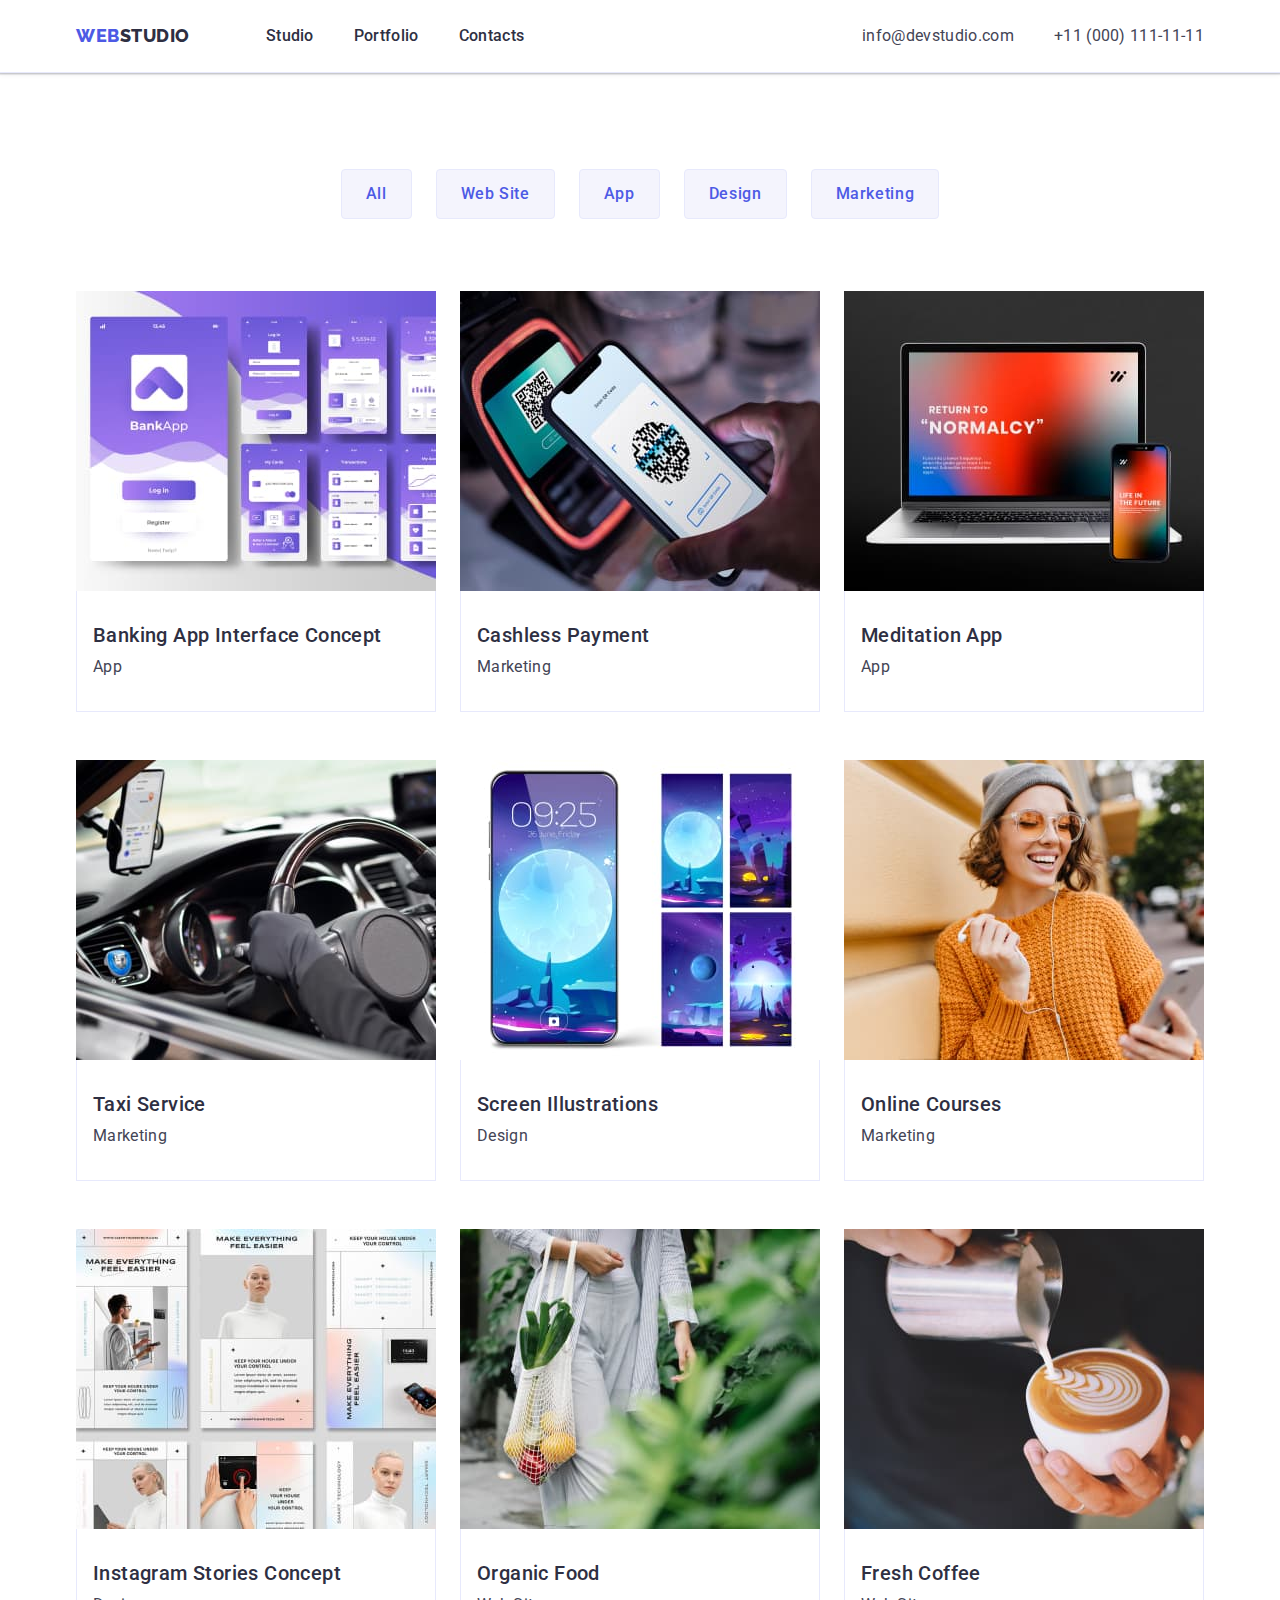
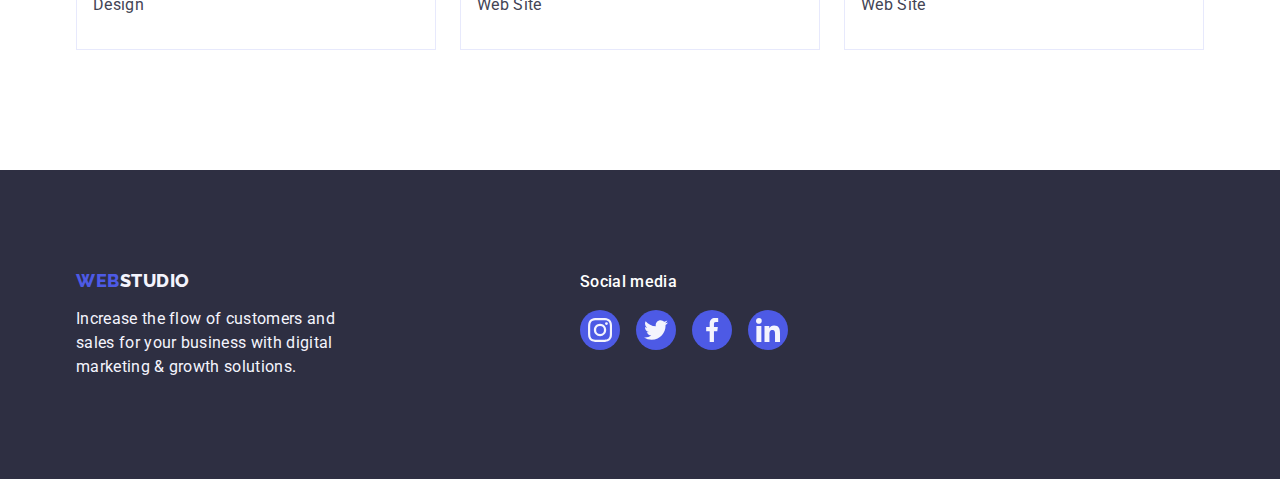
==== portfolio.html @ c106afd4 "changed decoration" ====
<!DOCTYPE html>
<html lang="en">
  <head>
    <meta charset="UTF-8" />
    <meta http-equiv="X-UA-Compatible" content="IE=edge" />
    <meta name="viewport" content="width=device-width, initial-scale=1.0" />
    <link rel="preconnect" href="https://fonts.googleapis.com" />
    <link rel="preconnect" href="https://fonts.gstatic.com" crossorigin />
    <link
      href="https://fonts.googleapis.com/css2?family=Raleway:wght@800&family=Roboto:wght@400;500;700;900&display=swap"
      rel="stylesheet"
    />
    <!-- Normalize -->
    <link
      rel="stylesheet"
      href="https://cdn.jsdelivr.net/npm/modern-normalize@2.0.0/modern-normalize.min.css"
    />
    <link rel="stylesheet" href="./css/style.css" />
    <title>Portfolio-Web Studio</title>
  </head>

  <body>
    <header class="header-style">
      <div class="container header-container">
        <nav class="header-nav">
          <a class="link logo-web" href="./index.html">
            Web<span class="logo-studio-dark">Studio</span>
          </a>
          <ul class="list header-list">
            <li><a class="link nav-links" href="./index.html">Studio</a></li>
            <li>
              <a class="link nav-links" href="./portfolio.html">Portfolio</a>
            </li>
            <li><a class="link nav-links" href="">Contacts</a></li>
          </ul>
        </nav>
        <address class="adress">
          <ul class="list contact-list">
            <li>
              <a class="link header-contacts" href="mailto:info@devstudio.com"
                >info@devstudio.com</a
              >
            </li>
            <li>
              <a class="link header-contacts" href="tel:+110001111111"
                >+11 (000) 111-11-11</a
              >
            </li>
          </ul>
        </address>
      </div>
    </header>

    <main>
      <section class="section-projects-style">
        <div class="container">
          <h1 class="visually-hidden">Projects</h1>
          <!-- buttons-portfolio page -->

          <ul class="list btn-portfolio-list">
            <li>
              <button class="section-buttons" type="button">All</button>
            </li>
            <li>
              <button class="section-buttons" type="button">Web Site</button>
            </li>
            <li>
              <button class="section-buttons" type="button">App</button>
            </li>
            <li>
              <button class="section-buttons" type="button">Design</button>
            </li>
            <li>
              <button class="section-buttons" type="button">Marketing</button>
            </li>
          </ul>

          <!-- Projects-portfolio page -->
          <ul class="list projects-list">
            <li class="projects-cards">
              <a class="link"
                ><img
                  src="./images/images_portfolio_page/img-1-bank-app.jpg"
                  alt="Banking App Interface"
                  width="360"
                  height="300"
                />
                <div class="projects-name-container">
                  <h2 class="card-titles">Banking App Interface Concept</h2>
                  <p class="card-description">App</p>
                </div></a
              >
            </li>
            <li class="projects-cards">
              <a class="link" href=""
                ><img
                  src="./images/images_portfolio_page/img-2-scan.jpg"
                  alt="Cashless Payment"
                  width="360"
                  height="300"
                />
                <div class="projects-name-container">
                  <h2 class="card-titles">Cashless Payment</h2>
                  <p class="card-description">Marketing</p>
                </div></a
              >
            </li>
            <li class="projects-cards">
              <a class="link" href=""
                ><img
                  src="./images/images_portfolio_page/img-3-return.jpg"
                  alt="Phone and laptop"
                  width="360"
                  height="300"
                />
                <div class="projects-name-container">
                  <h2 class="card-titles">Meditation App</h2>
                  <p class="card-description">App</p>
                </div></a
              >
            </li>
            <li class="projects-cards">
              <a class="link" href=""
                ><img
                  src="./images/images_portfolio_page/img-4-car.jpg"
                  alt="Taxi"
                  width="360"
                  height="300"
                />
                <div class="projects-name-container">
                  <h2 class="card-titles">Taxi Service</h2>
                  <p class="card-description">Marketing</p>
                </div></a
              >
            </li>
            <li class="projects-cards">
              <a class="link" href=""
                ><img
                  src="./images/images_portfolio_page/img-5-phone.jpg"
                  alt="Screens"
                  width="360"
                  height="300"
                />
                <div class="projects-name-container">
                  <h2 class="card-titles">Screen Illustrations</h2>
                  <p class="card-description">Design</p>
                </div></a
              >
            </li>
            <li class="projects-cards">
              <a class="link" href=""
                ><img
                  src="./images/images_portfolio_page/img-6-girl.jpg"
                  alt="Girl with phone"
                  width="360"
                  height="300"
                />
                <div class="projects-name-container">
                  <h2 class="card-titles">Online Courses</h2>
                  <p class="card-description">Marketing</p>
                </div></a
              >
            </li>
            <li class="projects-cards">
              <a class="link" href=""
                ><img
                  src="./images/images_portfolio_page/img-7-storie.jpg"
                  alt="Instagram Stories"
                  width="360"
                  height="300"
                />
                <div class="projects-name-container">
                  <h2 class="card-titles">Instagram Stories Concept</h2>
                  <p class="card-description">Design</p>
                </div></a
              >
            </li>
            <li class="projects-cards">
              <a class="link" href=""
                ><img
                  src="./images/images_portfolio_page/img-8-food.jpg"
                  alt="Women with fruits"
                  width="360"
                  height="300"
                />
                <div class="projects-name-container">
                  <h2 class="card-titles">Organic Food</h2>
                  <p class="card-description">Web Site</p>
                </div></a
              >
            </li>
            <li class="projects-cards">
              <a class="link" href=""
                ><img
                  src="./images/images_portfolio_page/img-9-coffee.jpg"
                  alt="Coffee in cup"
                  width="360"
                  height="300"
                />
                <div class="projects-name-container">
                  <h2 class="card-titles">Fresh Coffee</h2>
                  <p class="card-description">Web Site</p>
                </div></a
              >
            </li>
          </ul>
        </div>
      </section>
    </main>

    <!--footer-->
    <footer class="footer-style">
      <div class="container footer-container">
        <div class="footer-text-container">
          <a class="link logo-web" href="./index.html"
            >Web<span class="logo-studio-light">Studio</span></a
          >
          <p class="footer-text">
            Increase the flow of customers and sales for your business with
            digital marketing & growth solutions.
          </p>
        </div>
        <div >
          <p class="footer-bold-text footer-social-med-par">Social media</p>
          <ul class="social-media-list-footer">
            <li class="social-media-li-footer">
              <a href="" class="social-med-links-footer">
                <svg class="social-med-icons-footer" width="24" height="24">
                  <use href="./images/icons.svg#instagram"></use>
                </svg>
              </a>
            </li>
            <li class="social-media-li-footer">
              <a href="" class="social-med-links-footer">
                <svg class="social-med-icons-footer" width="24" height="24">
                  <use href="./images/icons.svg#twitter"></use>
                </svg>
              </a>
            </li>
            <li class="social-media-li-footer">
              <a href="" class="social-med-links-footer">
                <svg class="social-med-icons-footer" width="24" height="24">
                  <use href="./images/icons.svg#facebook"></use>
                </svg>
              </a>
            </li>
            <li class="social-media-li-footer">
              <a href="" class="social-med-links-footer">
                <svg class="social-med-icons-footer" width="24" height="24">
                  <use href="./images/icons.svg#linkedin"></use>
                </svg>
              </a>
            </li>
          </ul>
        </div>
      </div>
    </footer>
  </body>
</html>
---- css/style.css ----
*,
*::before,
*::after{
    box-sizing: border-box;
}





:root{
--primary-brand-color:#4D5AE5;
--primary-brand-color-text: #4D5AE5;
--dark-brand-color:#2E2F42;
--dark-brand-color-text: #2E2F42;
--body-text-color:#434455;
--background-body-color:#FFFFFF;
--header-background-color:#FFFFFF;
--light-text-color:#FFFFFF;
--light-section-color:#F4F4FD; 
--light-footer-text: #F4F4FD;
--logo-footer-color:#F4F4FD;
--active-color:#404BBF;
--buttons-boarders-color:#E7E9FC;
--background-card-color:#FFFFFF;
--customer-icons-color:#8E8F99;
--customer-icons-active-color:rgba(64, 75, 191, 1);
--advantages-icons-bg-color:#F4F4FD;
--social-med-icons-color:#f4f4fd;
--social-med-footer-active:#31d0aa;
}
/* Reset */
h1,h2,h3,h4,h5,h6,p{
    margin: 0;
}

img{
    display: block;
    max-width: 100%;
}

ul,ol{
    list-style: none;
    margin:0;
    padding: 0;
}
a{
text-decoration: none;
font-style: normal;
color: currentColor;
}
.list{
    list-style: none;
}
.link {
    text-decoration: none;
}
/* Common styles */
.visually-hidden{
    position: absolute;
    width: 1px;
    height: 1px;
    margin: -1px;
    bottom: 0;
    padding: 0;
    white-space: nowrap;
    clip-path: inset(100%);
    clip:rect(0 0 0 0);
    overflow: hidden;
}

.container{
width: 1158px;
margin-left: auto;
margin-right: auto;
padding-left: 15px;
padding-right: 15px;
/* outline: 2px solid red; */

}

body{
margin: 0;
font-family:"Roboto", sans-serif;
font-weight: 400;
font-size:16px;
line-height: 1.5;
letter-spacing: 0.02em;
color:var(--body-text-color);
background-color: var(--background-body-color);
}
/* header styles */
.header-container{
    display: flex;
    justify-content: space-between;
}
.header-style{
    background-color:var(--header-background-color);
    padding-top: 24px;
        padding-bottom: 24px;
        border-bottom: 1px solid var(--buttons-boarders-color) ;
        box-shadow: 0px 1px 6px 0px rgba(46, 47, 66, 0.08), 0px 1px 1px 0px rgba(46, 47, 66, 0.16), 0px 2px 1px 0px rgba(46, 47, 66, 0.08);
}
.header-nav{
    display: flex;
    align-items: center;
}
.logo-web{
color:var(--primary-brand-color-text);
font-family: 'Raleway', sans-serif;
    font-weight: 800;
    font-size: 18px;
    line-height: 1.17;
    letter-spacing: 0.03em;
    text-transform: uppercase;
    margin-right: 76px;
}
.logo-studio-dark{
    color:var(--dark-brand-color-text);
      
}

.logo-studio-light
{
    color: var(--logo-footer-color);
}
.nav-links{
    font-weight: 500;
    color: var(--dark-brand-color-text);
    padding-bottom: 24px;
    padding-top: 24px;

}

.header-list{
    display: flex;
    align-items: center;
    gap:40px;
}
.nav-links:hover,.nav-links:focus{
    color:var(--active-color);
}

.adress{
font-style: normal;
}

.contact-list{
    display: flex;
    align-items: center;
    gap:40px;
}
.header-contacts{
    color:currentColor; 
    padding-top: 24px;
    padding-bottom: 24px;
}
.header-contacts:hover,.header-contacts:focus{
    color:var(--active-color);
}
/* hero section */
.hero-section-conatiner{
display: flex;
flex-direction: column;
justify-content: center;
align-items: center;
gap:48px;
}

.hero-section-style{
    max-width: 1440px;
    margin: 0 auto;
    background-color: var(--dark-brand-color);
    padding-top: 188px;
    padding-bottom: 188px;
    background-image: linear-gradient(to bottom, rgba(46, 47, 66, 0.70), rgba(46, 47, 66, 0.70)), url(../images/images_main_page/hero-image.jpg);
    background-repeat: no-repeat;
    background-position: center;
    background-size: cover;

}

.hero-title{
    font-weight: 700;
    color: var(--light-text-color);
    font-size: 56px;
    line-height: 1.07;
    text-align: center;
    letter-spacing: 0.02em;
    max-width:496px;
    margin:auto;
}

.hero-button{
    font-family: inherit;
    background-color: var(--primary-brand-color);
    letter-spacing: 0.04;
    font-weight: 500;
    font-size: 16px;
    line-height: 1.5;
    letter-spacing: 0.04em;
    color:var(--light-text-color);
    cursor: pointer;
    border-radius: 4px;
    padding: 16px 32px;
    border: 0;
    min-width: 169px;
    box-shadow: 0px 4px 4px 0px rgba(0, 0, 0, 0.15);
}

.hero-button:hover, .hero-button:focus{
background-color: var(--active-color);
}
/* section styles */


/* section 2 advantages */

.advantages-icons-cards{
    display: flex;
    justify-content: center;
    align-items: center;
    background-color: var(--advantages-icons-bg-color);
    width: 264px;
    height: 112px;
    margin-bottom: 8px;
    border-radius: 4px;
}

/* .advantages-icons{
   
} */

.advantages-list{
    display: flex;
    justify-content: space-between;
    gap:24px;
}
.advantages-list-card{
    width: calc((100% - 72px) / 4);
}
.advantages-list-card .card-titles{
margin-bottom: 8px;
}





.title-what-are{
margin-bottom: 72px;
}
.section-advantages-style{
    padding:120px 0;
}

.section-what-style{
padding-top: 0px;
padding-bottom: 120px;
}
.list-img-what{
display: flex;
gap:24px;
}
.img-what-are-we-doing{
    width: calc((100% - 48px) / 3);
}
.section-projects-style{
    padding-top: 96px;
    padding-bottom: 120px;
}


/* section Team */
.title-team{
    margin-bottom: 72px;
}

.team-list{
    display: flex;
    gap:24px;
    flex-wrap: wrap;
}

.team-list .card{
width: calc((100%-3*24px)/4);
border-radius: 0px 0px 4px 4px;
}

.card-titles.team {
    text-align: center;
    margin-bottom: 8px;
}

.team-names-container {
    padding: 32px 0px;
    width: 264px;
    display: flex;
    flex-direction: column;
}

.img-team {}

.team-list .card {
    width: 264px;
    box-shadow: 0px 2px 1px 0px rgba(46, 47, 66, 0.08), 0px 1px 1px 0px rgba(46, 47, 66, 0.16), 0px 1px 6px 0px rgba(46, 47, 66, 0.08);
}

.card-description.team {
    text-align: center;
    margin-bottom: 8px;
}

.social-med-links{
    display: flex;
    justify-content: center;
    align-items: center;
    background-color: var(--primary-brand-color) ;
    width: 40px;
    height: 40px;
    border-radius: 50%;
    background-color 250ms cubic-bezier(0.4, 0, 0.2, 1);
}
.social-med-links:hover, .social-med-links:focus{
    background-color: var(--active-color) ;
}
.social-media-list{
    display: flex;
    align-items: center;
    justify-content: center;
    gap:24px;
    }

.social-med-icons{
    fill:var(--social-med-icons-color);
  }
.social-media-li{
transition: background-color 250ms cubic-bezier(0.4, 0, 0.2, 1);
}

.section-titles{
    font-weight: 700;
    font-size: 36px;
    line-height: 1.11;
    text-align: center;
    letter-spacing: 0.02em;
    text-transform: capitalize;
    color:var(--dark-brand-color-text);
}
.card-titles{
color:var(--dark-brand-color-text);
font-weight: 500;
font-size:20px;
line-height: 1.2;
letter-spacing: 0.02em;
}
.card{
    background-color: var(--background-card-color);
}


.section-team-style{
    background-color: var(--light-section-color);
    padding-top: 120px;
        padding-bottom: 120px;
}
/* section buttons */
.section-buttons{
    font-family: "Roboto",sans-serif;
    font-weight: 500;
    font-size: 16px;
    line-height: 1.5;
    letter-spacing: 0.04em;
    color:var(--primary-brand-color);
    background-color: var(--light-section-color);
    cursor: pointer;
    padding: 12px 24px;
    border: 1px solid var(--buttons-boarders-color);
    border-radius: 4px;
}

.btn-portfolio-list{
    display: flex;
    gap: 24px;
    justify-content: center;
    margin-bottom:72px;
}

.section-buttons:hover, .section-buttons:focus{
    color:var(--light-text-color);
    background-color: var(--active-color);
    border:1px solid transparent;
    box-shadow: 0px 2px 2px 0px rgba(0, 0, 0, 0.12), 0px 2px 1px 0px rgba(0, 0, 0, 0.08), 0px 3px 1px 0px rgba(0, 0, 0, 0.10);
}

.projects-list{
    display: flex;
    column-gap:24px;
    row-gap:48px;
    flex-wrap: wrap;
    }

.projects-cards{
width: calc((100% - 48px) / 3);
}

.projects-cards:hover, .projects-cards:focus{
box-shadow: 0px 2px 1px 0px rgba(46, 47, 66, 0.08), 0px 1px 1px 0px rgba(46, 47, 66, 0.16), 0px 1px 6px 0px rgba(46, 47, 66, 0.08);
}

.projects-name-container{
    border:1px solid var(--buttons-boarders-color);
    padding: 32px 16px;
    border-top: 0;
}
.projects-name-container .card-titles{
    margin-bottom: 8px;
}

/* Section 5 Customers*/
.section-customers-style{
    padding: 120px 0;
}

.title-customers{
margin-bottom: 72px;
}
.customers-list{
display: flex;
justify-content: center;
align-items: center;
gap:24px;
}
.customers-icons{
  fill: currentColor;  
  }

.customers-link{
   display: flex; 
   justify-content: center;
   align-items: center;
   width: 168px;
   height: 88px;
   border: 1px solid var(--customer-icons-color);
   border-radius: 4px;
   color: var(--customer-icons-color);
   transition: border-color 250ms cubic-bezier(0.4, 0, 0.2, 1),
    color 250ms cubic-bezier(0.4, 0, 0.2, 1);
}
.customers-link:hover, .customers-link:focus{
    color:var(--active-color);
    border: 1px solid var(--customer-icons-active-color);
}

/* footer */
.footer-style {
    background-color: var(--dark-brand-color);
    padding-top: 100px;
        padding-bottom: 100px;
}
.footer-style .logo-web{
    display: inline-block;
    margin-bottom: 16px;
    }
.footer-text {
    color: var(--light-footer-text);
    max-width: 264px;
}
.footer-bold-text{
    color: var(--light-text-color);
        max-width: 264px;
        font-weight: 500;
}
.footer-social-med-par{
margin-bottom: 16px;
}

.footer-container{
    display: flex;
    justify-content: baseline;
    align-items:  baseline;
    gap:120px;
}

.footer-text-container{
    margin-right: 120px;
}
.social-media-list-footer {
    display: flex;
    align-items: center;
    justify-content: center;
    gap: 16px;
}

.social-media-li-footer{

}

.social-med-links-footer {
    display: flex;
    justify-content: center;
    align-items: center;
    background-color: var(--primary-brand-color);
    width: 40px;
    height: 40px;
    border-radius: 50%;
    background-color 250ms cubic-bezier(0.4, 0, 0.2, 1);
    transition: background-color 250ms cubic-bezier(0.4, 0, 0.2, 1);
}

.social-med-links-footer:hover,
.social-med-links-footer:focus {
    background-color: var(--social-med-footer-active);
}

.social-med-icons-footer {
    fill: var(--social-med-icons-color);
}
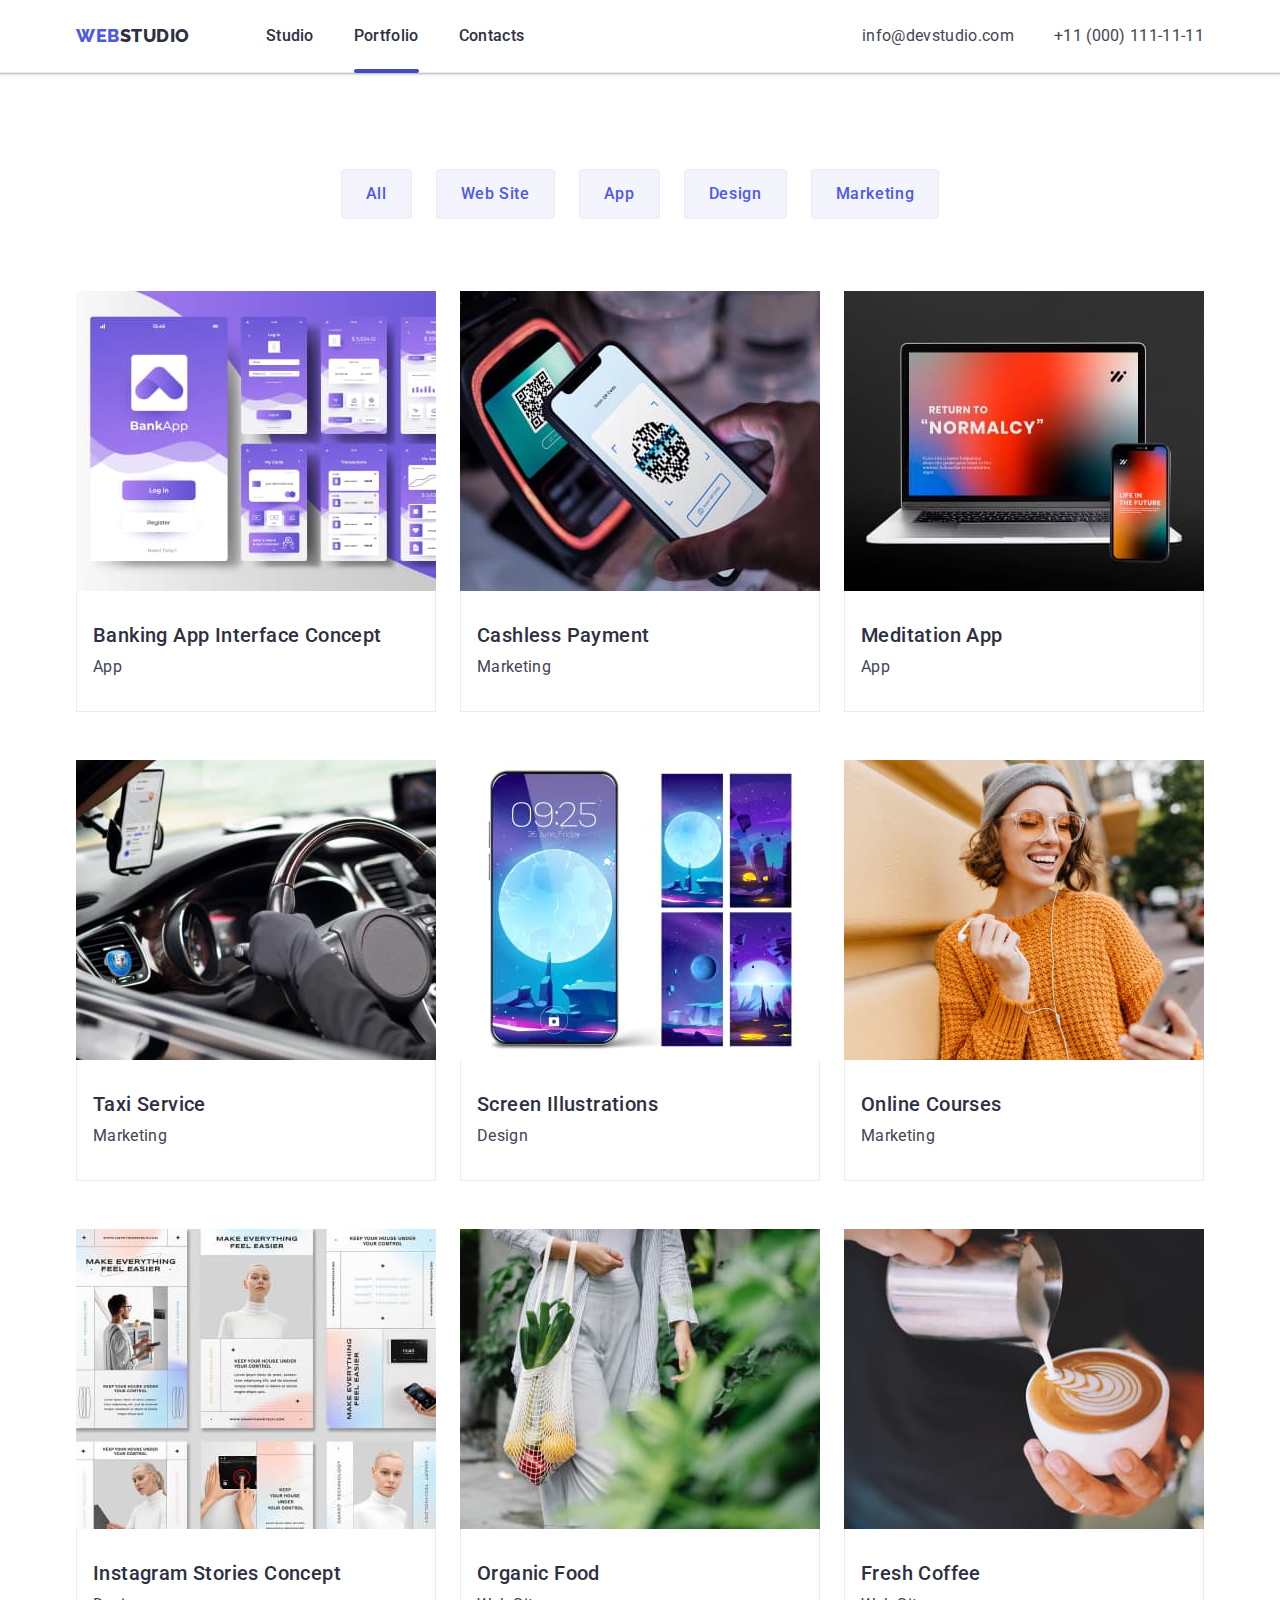
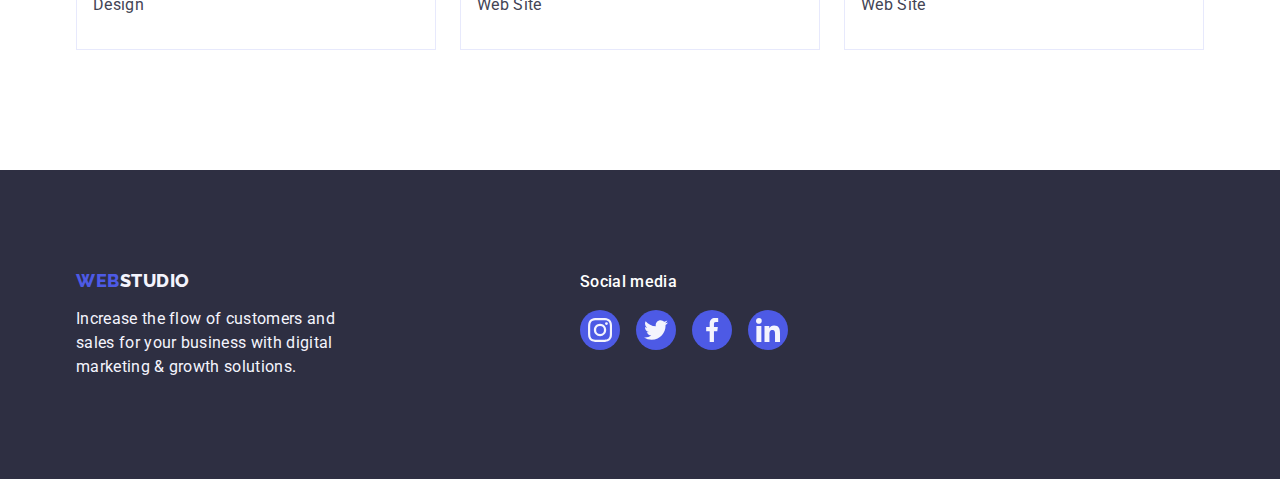
==== commit b82c4cbf: "added decoration" ====
--- a/portfolio.html
+++ b/portfolio.html
@@ -29,7 +29,7 @@
           <ul class="list header-list">
             <li><a class="link nav-links" href="./index.html">Studio</a></li>
             <li>
-              <a class="link nav-links" href="./portfolio.html">Portfolio</a>
+              <a class="link nav-links active" href="./portfolio.html">Portfolio</a>
             </li>
             <li><a class="link nav-links" href="">Contacts</a></li>
           </ul>
@@ -78,7 +78,7 @@
           <!-- Projects-portfolio page -->
           <ul class="list projects-list">
             <li class="projects-cards">
-              <a class="link"
+              <a class="link projects-links"
                 ><img
                   src="./images/images_portfolio_page/img-1-bank-app.jpg"
                   alt="Banking App Interface"
@@ -92,7 +92,7 @@
               >
             </li>
             <li class="projects-cards">
-              <a class="link" href=""
+              <a class="link projects-links" href=""
                 ><img
                   src="./images/images_portfolio_page/img-2-scan.jpg"
                   alt="Cashless Payment"
@@ -106,7 +106,7 @@
               >
             </li>
             <li class="projects-cards">
-              <a class="link" href=""
+              <a class="link projects-links" href=""
                 ><img
                   src="./images/images_portfolio_page/img-3-return.jpg"
                   alt="Phone and laptop"
@@ -120,7 +120,7 @@
               >
             </li>
             <li class="projects-cards">
-              <a class="link" href=""
+              <a class="link projects-links" href=""
                 ><img
                   src="./images/images_portfolio_page/img-4-car.jpg"
                   alt="Taxi"
@@ -134,7 +134,7 @@
               >
             </li>
             <li class="projects-cards">
-              <a class="link" href=""
+              <a class="link projects-links" href=""
                 ><img
                   src="./images/images_portfolio_page/img-5-phone.jpg"
                   alt="Screens"
@@ -148,7 +148,7 @@
               >
             </li>
             <li class="projects-cards">
-              <a class="link" href=""
+              <a class="link projects-links" href=""
                 ><img
                   src="./images/images_portfolio_page/img-6-girl.jpg"
                   alt="Girl with phone"
@@ -162,7 +162,7 @@
               >
             </li>
             <li class="projects-cards">
-              <a class="link" href=""
+              <a class="link projects-links" href=""
                 ><img
                   src="./images/images_portfolio_page/img-7-storie.jpg"
                   alt="Instagram Stories"
@@ -176,7 +176,7 @@
               >
             </li>
             <li class="projects-cards">
-              <a class="link" href=""
+              <a class="link projects-links" href=""
                 ><img
                   src="./images/images_portfolio_page/img-8-food.jpg"
                   alt="Women with fruits"
@@ -190,7 +190,7 @@
               >
             </li>
             <li class="projects-cards">
-              <a class="link" href=""
+              <a class="link projects-links" href=""
                 ><img
                   src="./images/images_portfolio_page/img-9-coffee.jpg"
                   alt="Coffee in cup"
@@ -220,7 +220,7 @@
             digital marketing & growth solutions.
           </p>
         </div>
-        <div >
+        <div>
           <p class="footer-bold-text footer-social-med-par">Social media</p>
           <ul class="social-media-list-footer">
             <li class="social-media-li-footer">
--- a/css/style.css
+++ b/css/style.css
@@ -129,7 +129,19 @@
     color: var(--dark-brand-color-text);
     padding-bottom: 24px;
     padding-top: 24px;
-
+    position:relative;
+}
+
+.nav-links.active::after{
+content:"";
+position:absolute;
+bottom: -4px;;
+left:0;
+display:block;
+width: 100%;
+height: 4px;
+background-color: var(--active-color);
+border-radius: 2px;
 }
 
 .header-list{
@@ -320,6 +332,7 @@
     height: 40px;
     border-radius: 50%;
     background-color 250ms cubic-bezier(0.4, 0, 0.2, 1);
+    transition: background-color 250ms cubic-bezier(0.4, 0, 0.2, 1);
 }
 .social-med-links:hover, .social-med-links:focus{
     background-color: var(--active-color) ;
@@ -377,6 +390,10 @@
     padding: 12px 24px;
     border: 1px solid var(--buttons-boarders-color);
     border-radius: 4px;
+    transition: color 250ms cubic-bezier(0.4, 0, 0.2, 1),
+        background-color 250ms cubic-bezier(0.4, 0, 0.2, 1),
+        border-color 250ms cubic-bezier(0.4, 0, 0.2, 1),
+        box-shadow 250ms cubic-bezier(0.4, 0, 0.2, 1);
 }
 
 .btn-portfolio-list{
@@ -400,12 +417,19 @@
     flex-wrap: wrap;
     }
 
+.projects-links{
+display: block;
+transition: box-shadow 250ms cubic-bezier(0.4, 0, 0.2, 1);
+}
+
+
+.projects-links:hover, .projects-links:focus{
+    box-shadow: 0px 2px 1px 0px rgba(46, 47, 66, 0.08), 0px 1px 1px 0px rgba(46, 47, 66, 0.16), 0px 1px 6px 0px rgba(46, 47, 66, 0.08);
+}
+
+
 .projects-cards{
 width: calc((100% - 48px) / 3);
-}
-
-.projects-cards:hover, .projects-cards:focus{
-box-shadow: 0px 2px 1px 0px rgba(46, 47, 66, 0.08), 0px 1px 1px 0px rgba(46, 47, 66, 0.16), 0px 1px 6px 0px rgba(46, 47, 66, 0.08);
 }
 
 .projects-name-container{
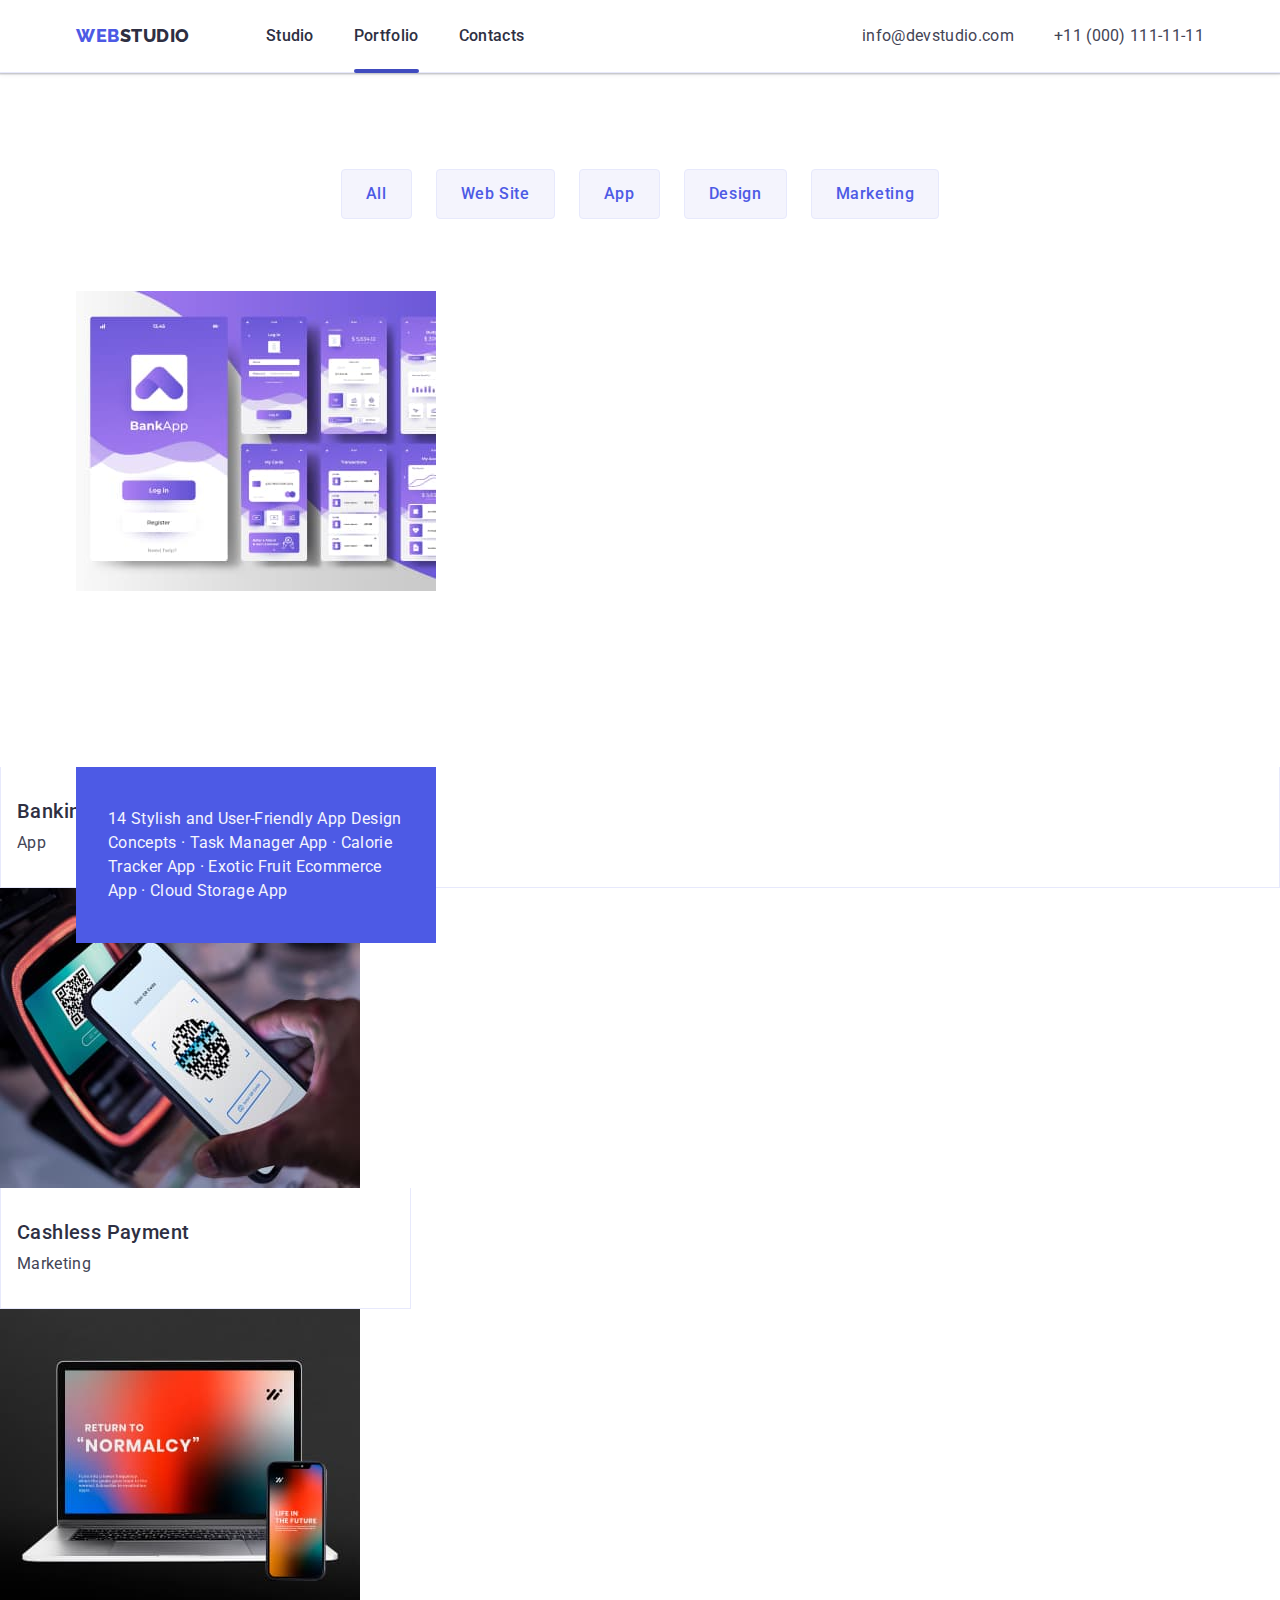
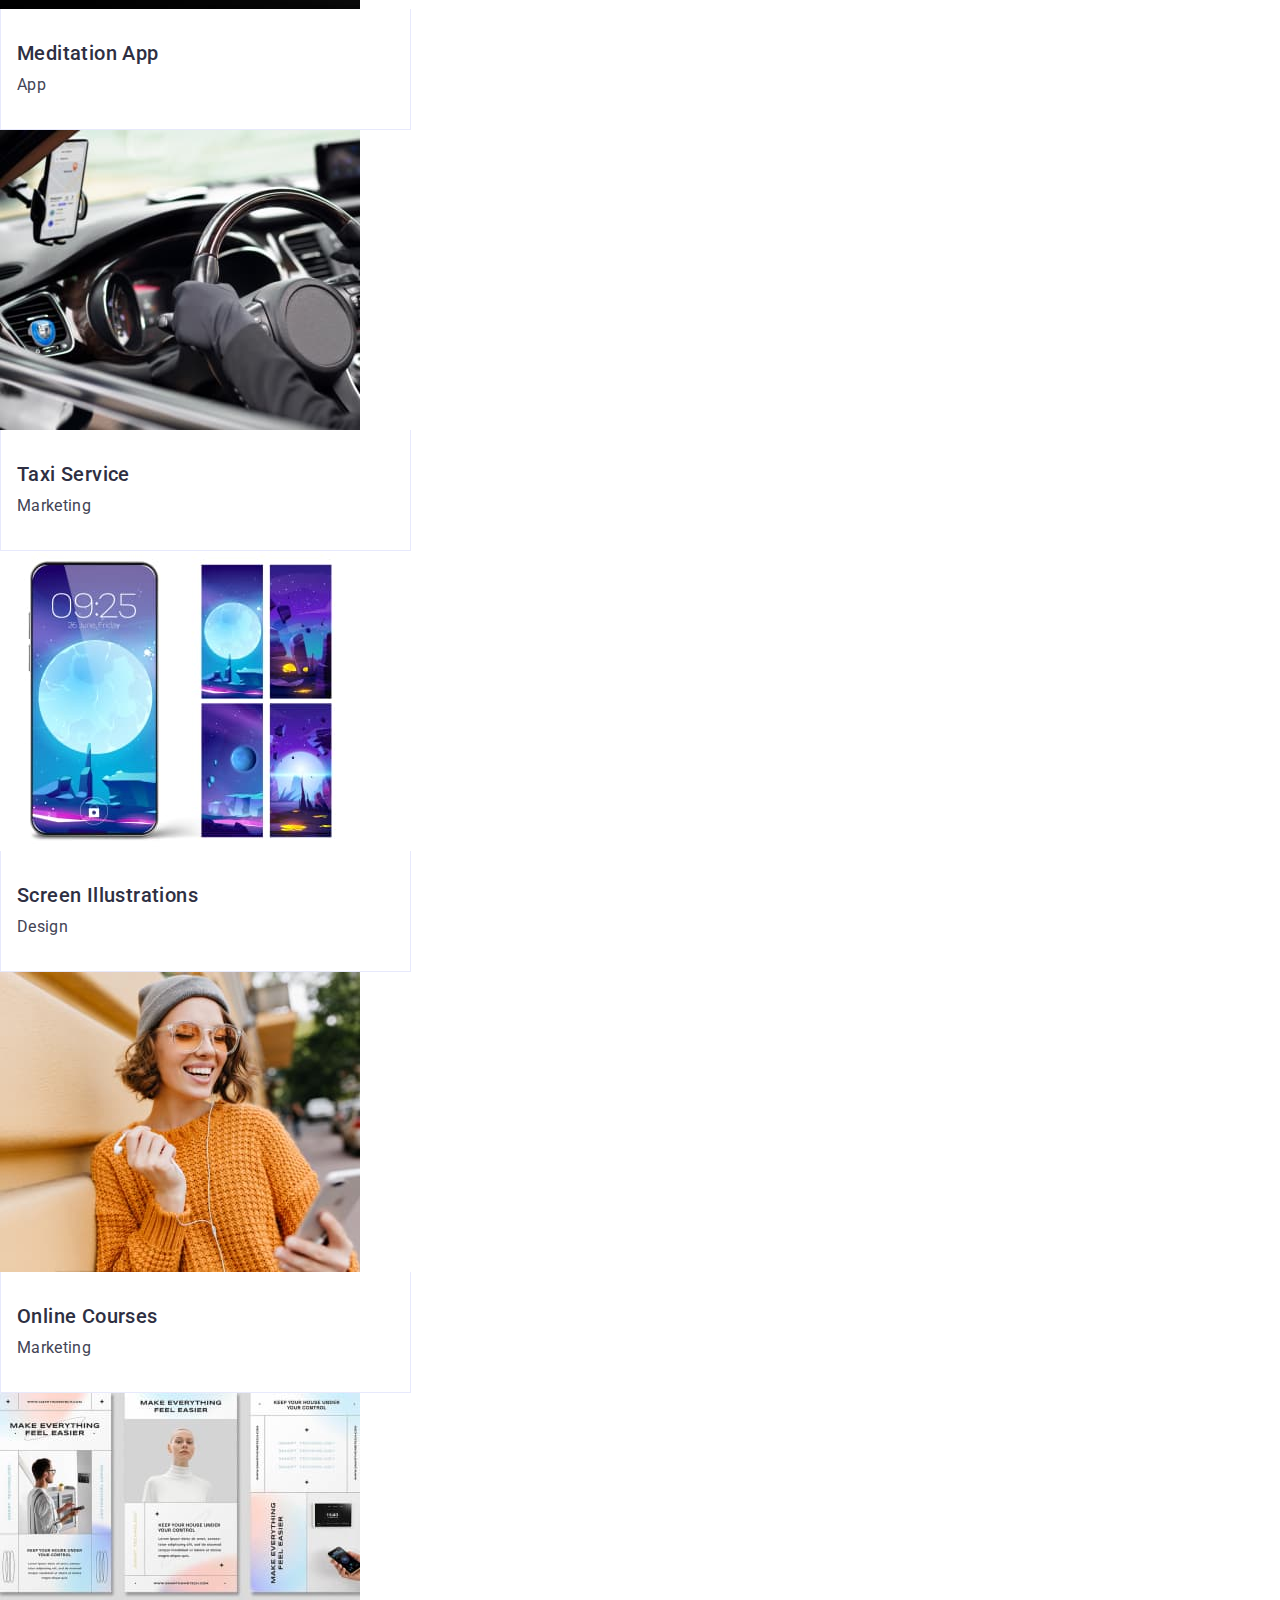
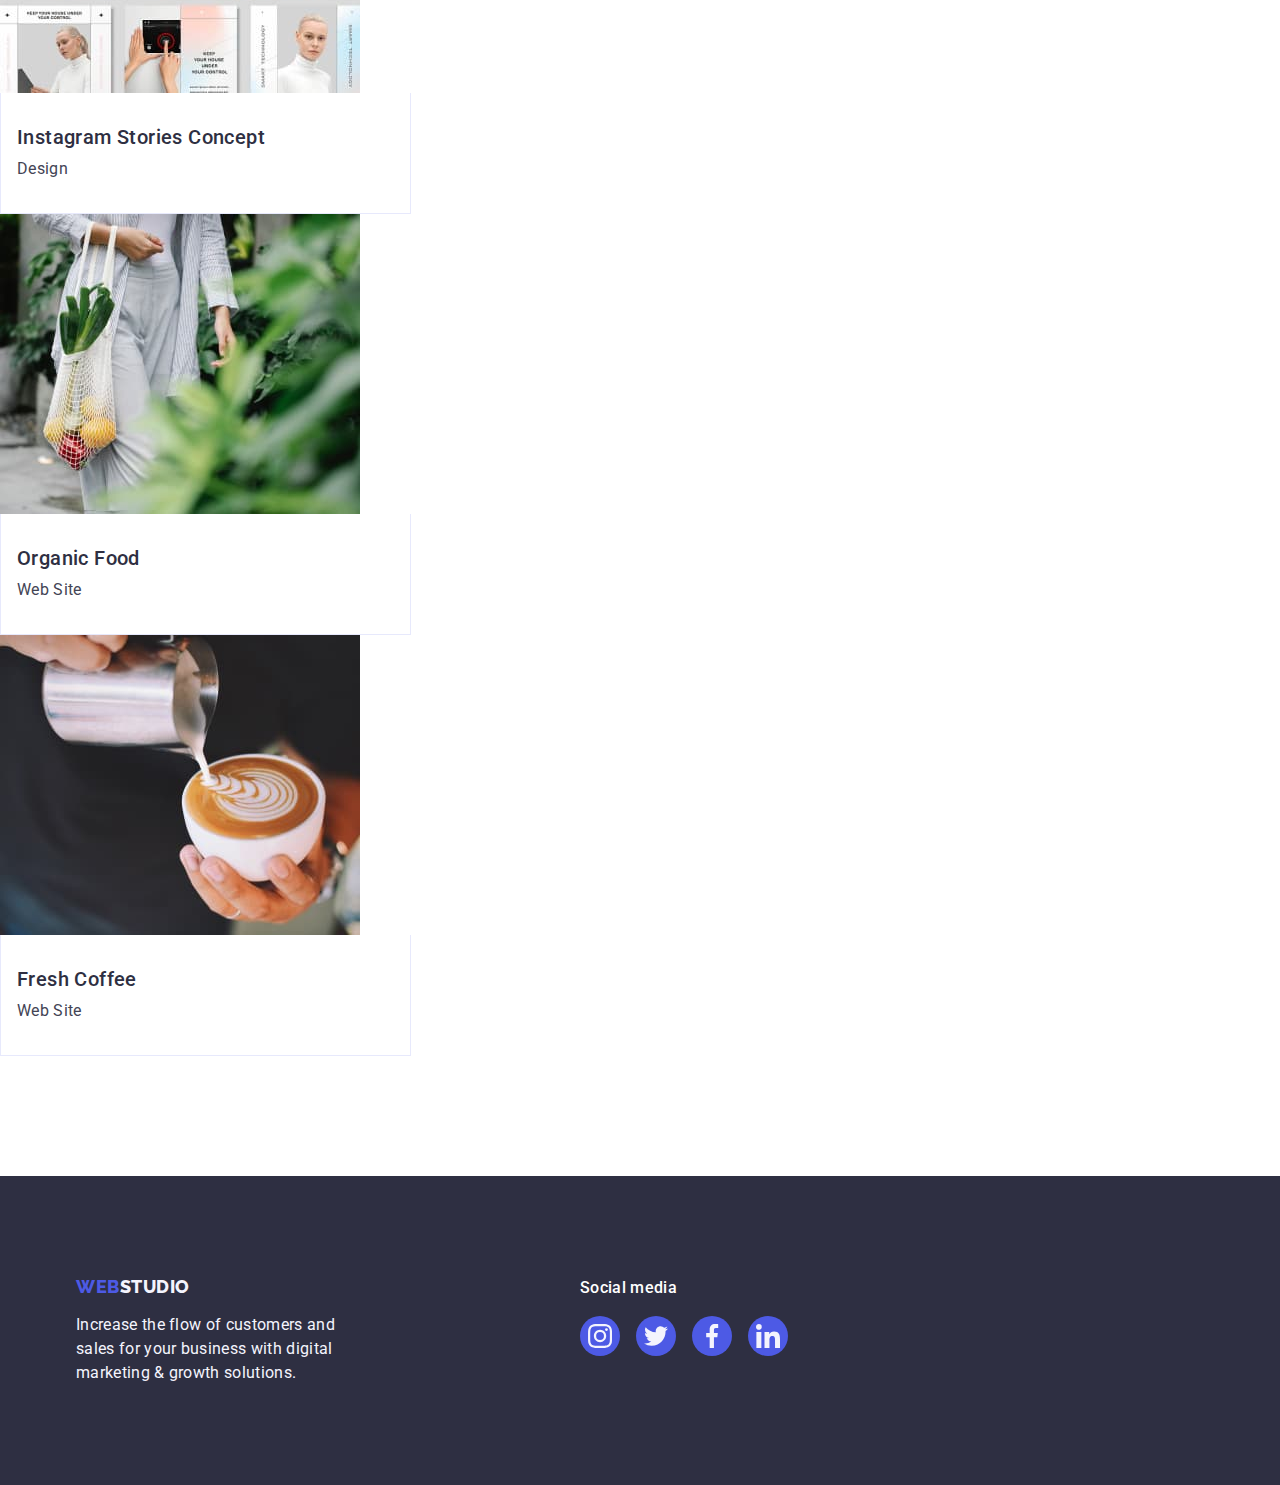
==== commit 9336ad67: "=" ====
--- a/portfolio.html
+++ b/portfolio.html
@@ -78,19 +78,51 @@
           <!-- Projects-portfolio page -->
           <ul class="list projects-list">
             <li class="projects-cards">
-              <a class="link projects-links"
-                ><img
-                  src="./images/images_portfolio_page/img-1-bank-app.jpg"
-                  alt="Banking App Interface"
-                  width="360"
-                  height="300"
-                />
+              <a class="link projects-links">
+                <div class="projects-wrapper">
+                  <img
+                    src="./images/images_portfolio_page/img-1-bank-app.jpg"
+                    alt="Banking App Interface"
+                    width="360"
+                    height="300"
+                  />
+                  <p class="overlay-description">
+                      14 Stylish and User-Friendly App Design Concepts · Task Manager App · Calorie Tracker App · Exotic Fruit Ecommerce App · Cloud Storage App
+                  </p>
+                  </div>
+                </div>
                 <div class="projects-name-container">
                   <h2 class="card-titles">Banking App Interface Concept</h2>
                   <p class="card-description">App</p>
                 </div></a
               >
             </li>
+
+
+<!-- <li class="projects-cards">
+              <a class="link projects-links">
+                <div class="projects-wrapper">
+                  <img
+                    src="./images/images_portfolio_page/img-1-bank-app.jpg"
+                    alt="Banking App Interface"
+                    width="360"
+                    height="300"
+                  />
+                  <div class="overlay-projects">
+                    <p class="overlay-description">
+                      14 Stylish and User-Friendly App Design Concepts · Task Manager App · Calorie Tracker App · Exotic Fruit Ecommerce App · Cloud Storage App
+                    </p>
+                  </div>
+                </div>
+                <div class="projects-name-container">
+                  <h2 class="card-titles">Banking App Interface Concept</h2>
+                  <p class="card-description">App</p>
+                </div></a
+              >
+            </li> -->
+
+
+
             <li class="projects-cards">
               <a class="link projects-links" href=""
                 ><img
--- a/css/style.css
+++ b/css/style.css
@@ -28,6 +28,7 @@
 --advantages-icons-bg-color:#F4F4FD;
 --social-med-icons-color:#f4f4fd;
 --social-med-footer-active:#31d0aa;
+--modal-backgr-color:#FCFCFC;
 }
 /* Reset */
 h1,h2,h3,h4,h5,h6,p{
@@ -539,4 +540,108 @@
 
 .social-med-icons-footer {
     fill: var(--social-med-icons-color);
-}+}
+
+/* Modal window */
+.backdrop{
+position: fixed;
+top: 0;
+left: 0;
+width: 100%;
+height: 100%;
+background-color: rgba(46, 47, 66, 0.70) ;
+z-index: 100%;
+}
+
+.backdrop.is-hidden{
+    opacity: 0;
+    pointer-events: none;
+    visibility: hidden;
+}
+
+.modal{
+position: absolute;
+top: 50%;
+left: 50%;
+transform: translateX(-50%) translateY(-50%);
+width: 408px;
+height: 584px;
+border-radius: 4px;
+background-color: #FCFCFC;
+box-shadow: 0px 2px 1px 0px rgba(0, 0, 0, 0.20), 0px 1px 3px 0px rgba(0, 0, 0, 0.12), 0px 1px 1px 0px rgba(0, 0, 0, 0.14);
+}
+
+.modal-icon{
+stroke:;
+}
+
+.modal-close-btn{
+    position: absolute;
+    top: 24px;
+    right: 24px;
+    background-color: var(--buttons-boarders-color);
+    border-radius: 50%;
+    border: 1px solid rgba(0, 0, 0, 0.10);
+    width: 24px;
+    height: 24px;
+    padding: 0;
+
+    display: flex;
+    align-items: center;
+
+}
+
+/* overlay-PORTFOLIO PAGE */
+
+.overlay-description {
+    width: 296px;
+    line-height: 1.5;
+    letter-spacing: 0.02em;
+    color: var(--light-section-color);
+    padding: 40px 32px;
+    background-color: var(--primary-brand-color);
+    height: 100%;
+width: 100%;
+transform: translateY(100%);
+transition: transform 250ms cubic-bezier(0.4, 0, 0.2, 1);
+}
+
+.projects-links:hover .overlay-description{
+
+}
+
+/* .projects-wrapper{
+    position: relative;
+    overflow: hidden;
+}
+
+.overlay-projects{
+    position: absolute;
+        top: 0;
+        left: 0;
+        width: 100%;
+        height: 100%;
+justify-content: center;
+    align-items: center;
+    background-color: var(--primary-brand-color);
+    padding-top: 40px;
+    padding-left: 32px;
+    padding-right: 32px;
+    transform: translateY(100%);
+    transition: transform 250ms ease-in-out;
+}
+
+.projects-links:hover .overlay-projects{
+    transform: translateY(0%);
+}
+
+.overlay-description{
+    width: 296px;
+    font-family: Roboto;
+        font-size: 16px;
+        font-style: normal;
+        font-weight: 400;
+        line-height: 24px;
+        letter-spacing: 0.02em;
+        color: var(--light-section-color);
+} */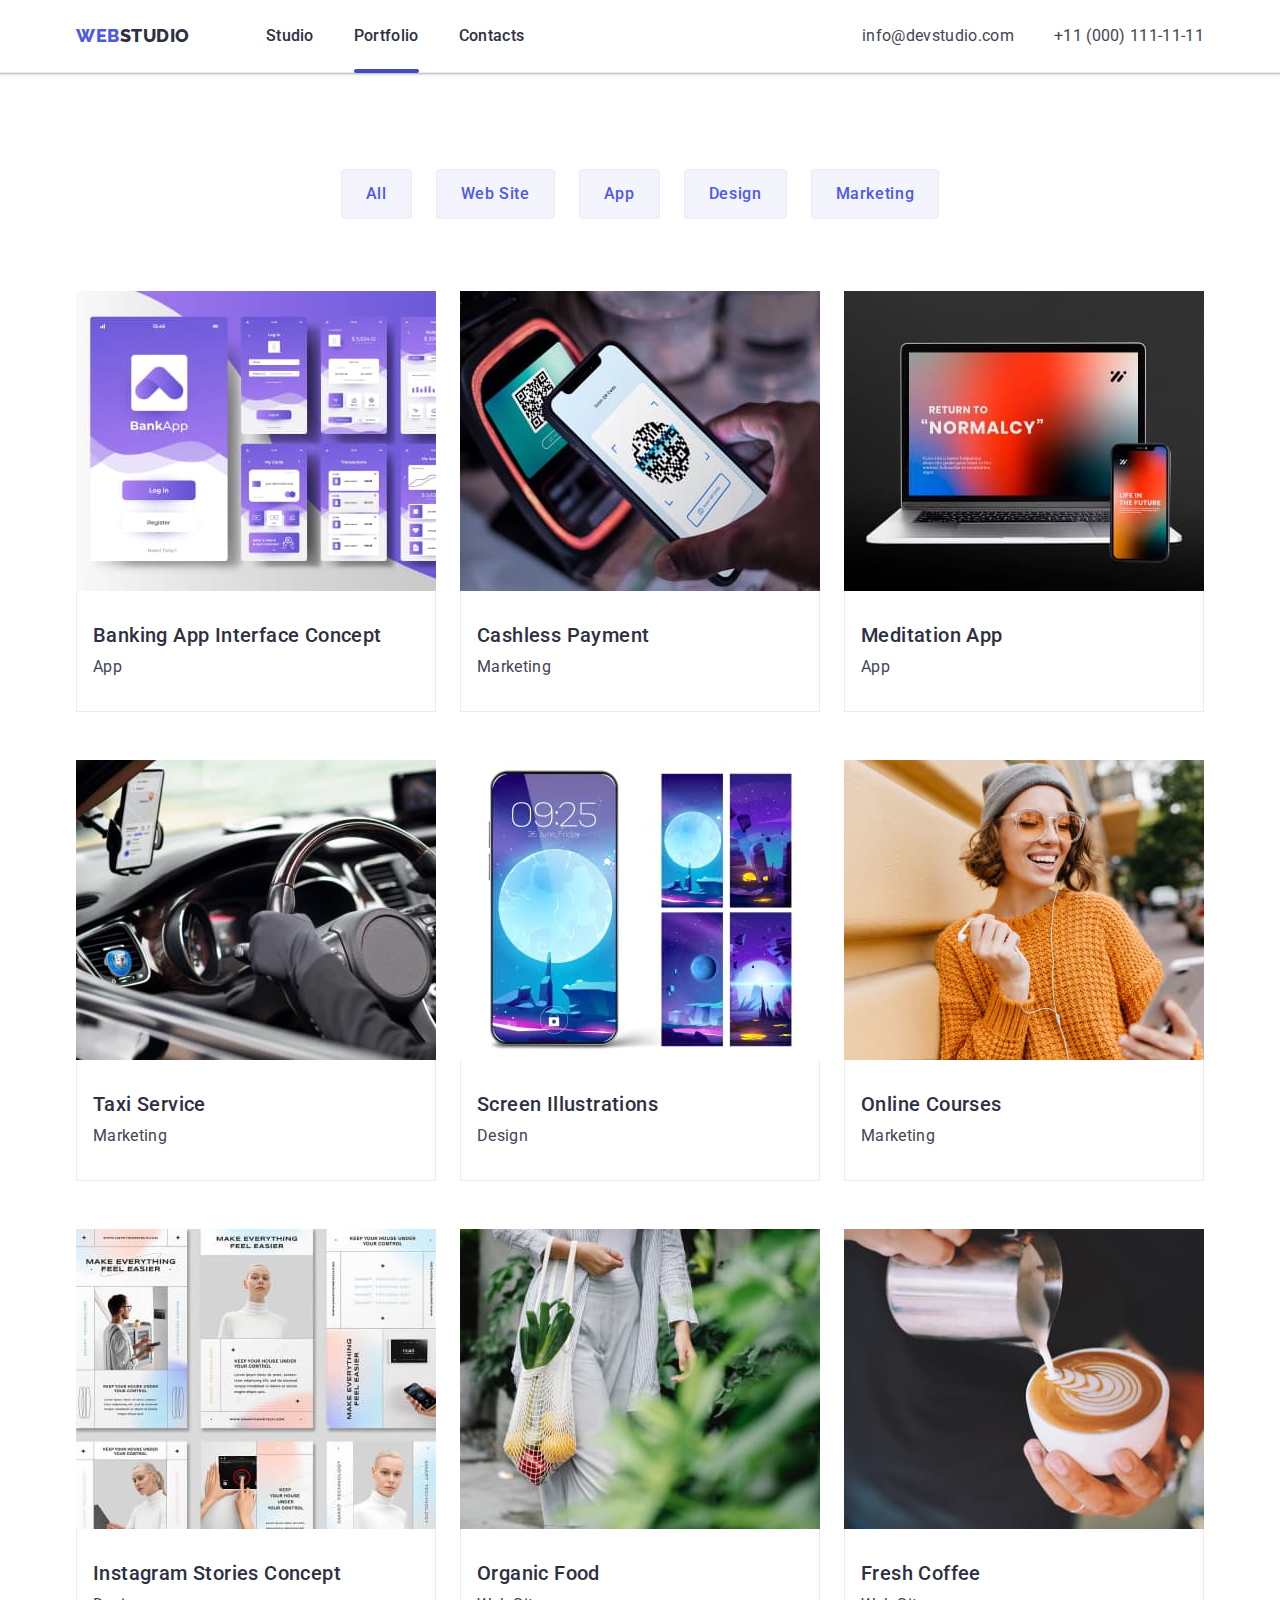
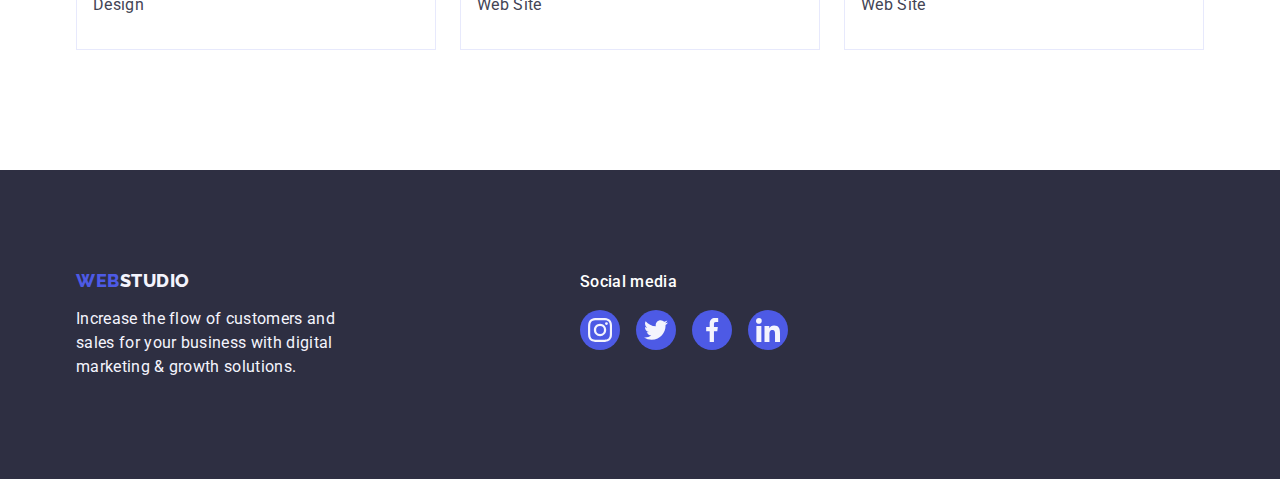
==== commit baf31079: "test" ====
--- a/portfolio.html
+++ b/portfolio.html
@@ -89,7 +89,6 @@
                   <p class="overlay-description">
                       14 Stylish and User-Friendly App Design Concepts · Task Manager App · Calorie Tracker App · Exotic Fruit Ecommerce App · Cloud Storage App
                   </p>
-                  </div>
                 </div>
                 <div class="projects-name-container">
                   <h2 class="card-titles">Banking App Interface Concept</h2>
@@ -99,30 +98,7 @@
             </li>
 
 
-<!-- <li class="projects-cards">
-              <a class="link projects-links">
-                <div class="projects-wrapper">
-                  <img
-                    src="./images/images_portfolio_page/img-1-bank-app.jpg"
-                    alt="Banking App Interface"
-                    width="360"
-                    height="300"
-                  />
-                  <div class="overlay-projects">
-                    <p class="overlay-description">
-                      14 Stylish and User-Friendly App Design Concepts · Task Manager App · Calorie Tracker App · Exotic Fruit Ecommerce App · Cloud Storage App
-                    </p>
-                  </div>
-                </div>
-                <div class="projects-name-container">
-                  <h2 class="card-titles">Banking App Interface Concept</h2>
-                  <p class="card-description">App</p>
-                </div></a
-              >
-            </li> -->
-
-
-
+            
             <li class="projects-cards">
               <a class="link projects-links" href=""
                 ><img
--- a/css/style.css
+++ b/css/style.css
@@ -604,44 +604,20 @@
 width: 100%;
 transform: translateY(100%);
 transition: transform 250ms cubic-bezier(0.4, 0, 0.2, 1);
-}
-
-.projects-links:hover .overlay-description{
-
-}
-
-/* .projects-wrapper{
+position: absolute;
+top: 0;
+}
+
+.projects-wrapper{
+    display: flex;
     position: relative;
     overflow: hidden;
-}
-
-.overlay-projects{
-    position: absolute;
-        top: 0;
-        left: 0;
-        width: 100%;
-        height: 100%;
-justify-content: center;
-    align-items: center;
-    background-color: var(--primary-brand-color);
-    padding-top: 40px;
-    padding-left: 32px;
-    padding-right: 32px;
-    transform: translateY(100%);
-    transition: transform 250ms ease-in-out;
-}
-
-.projects-links:hover .overlay-projects{
-    transform: translateY(0%);
-}
-
-.overlay-description{
-    width: 296px;
-    font-family: Roboto;
-        font-size: 16px;
-        font-style: normal;
-        font-weight: 400;
-        line-height: 24px;
-        letter-spacing: 0.02em;
-        color: var(--light-section-color);
-} */+    width: 360px;
+    height: 300px;
+}
+
+
+.projects-links:hover .overlay-description{
+transform: translateY(0%);
+}
+
